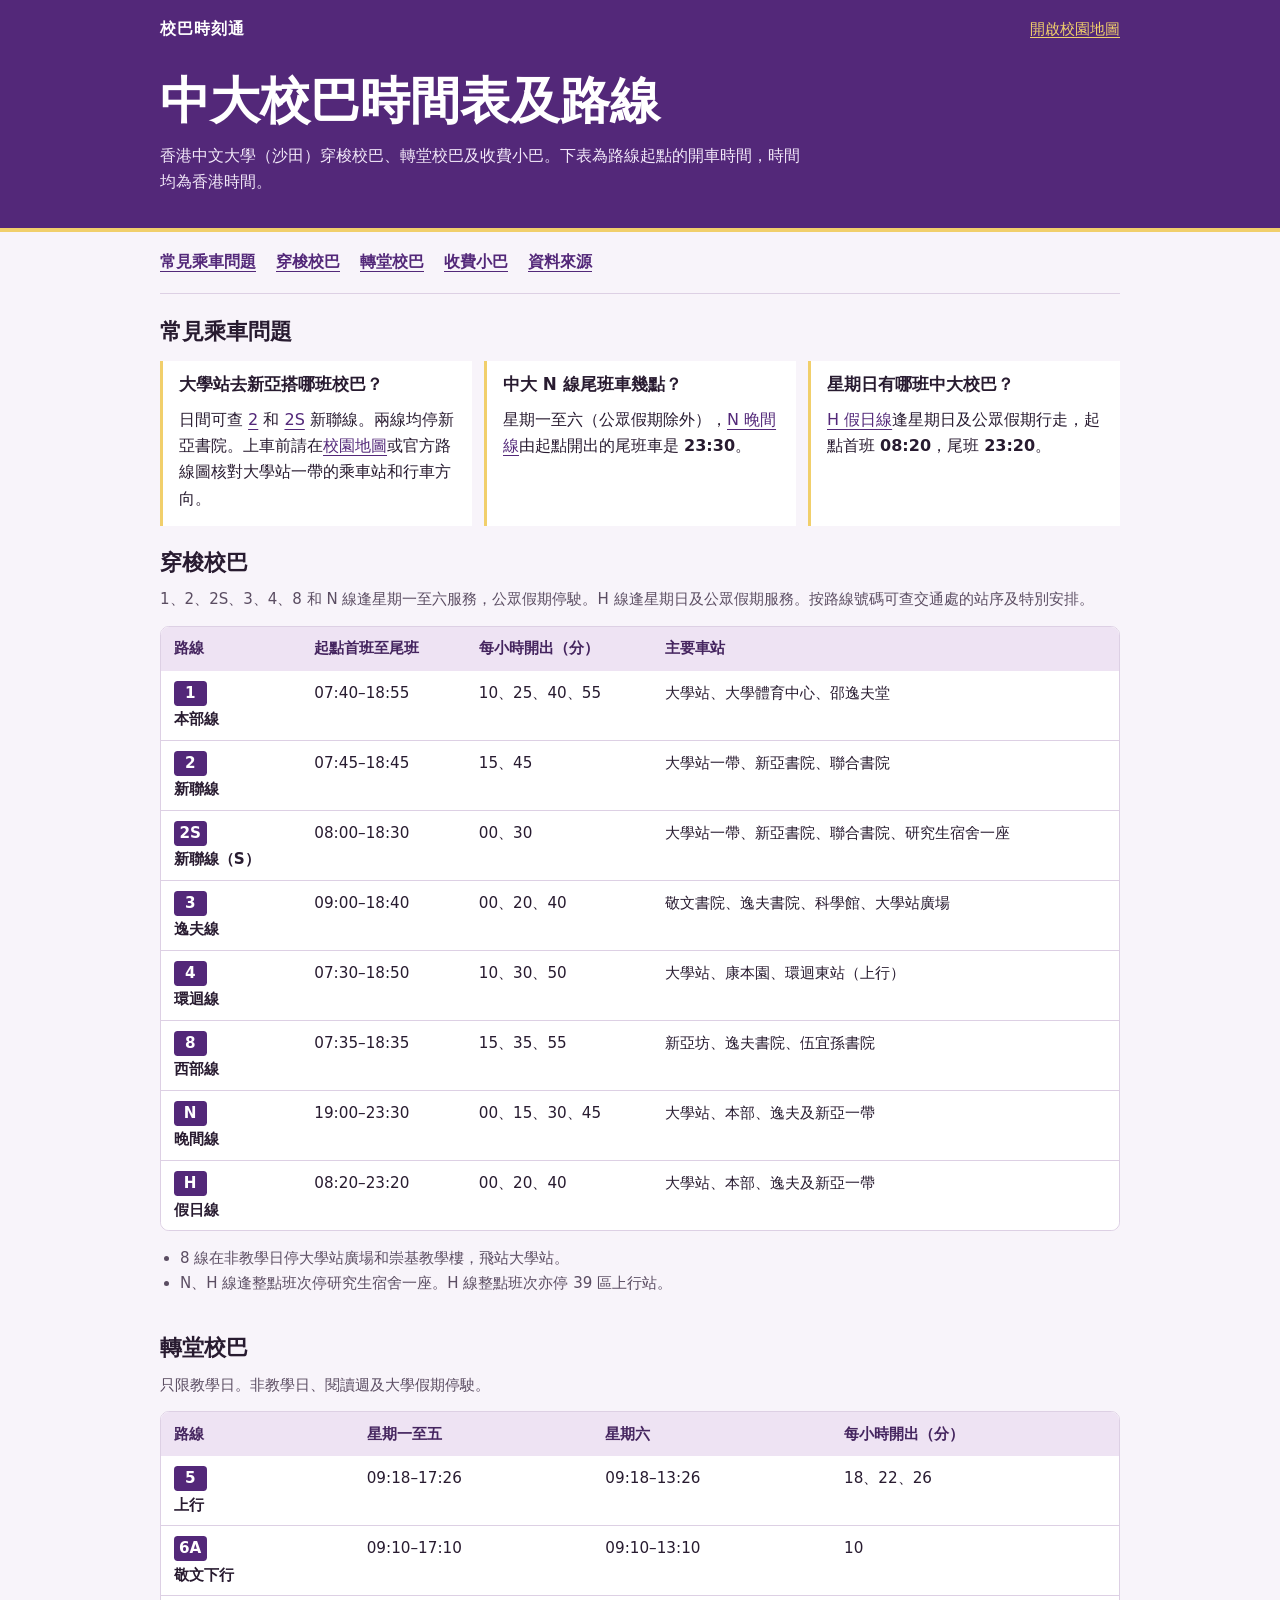
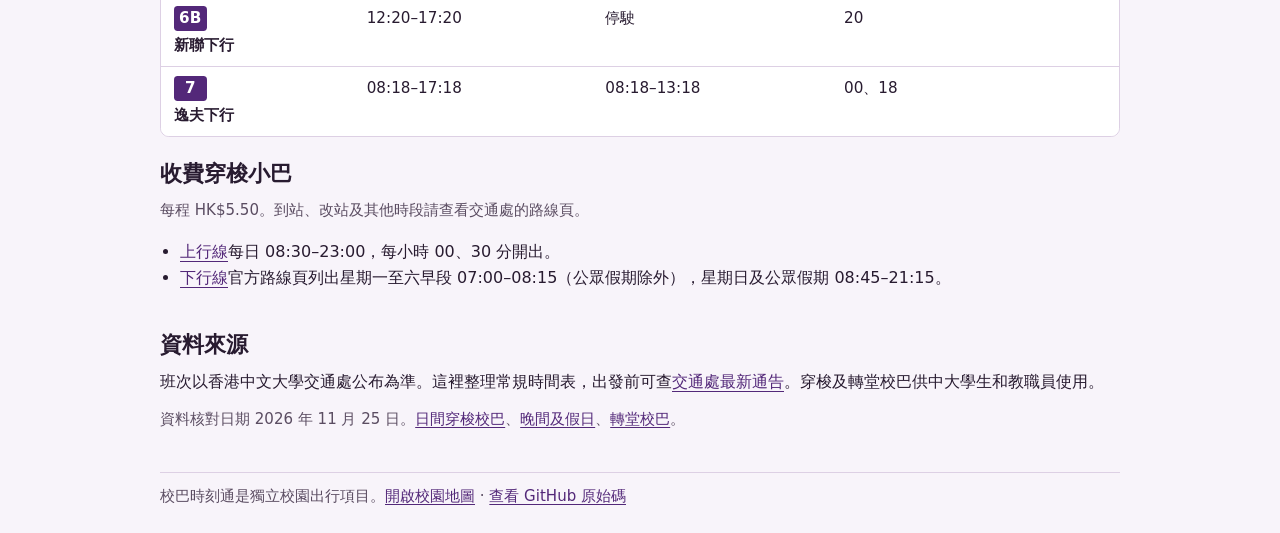
==== shuttle-bus/index.html @ cb8d1785 "Add searchable CUHK shuttle bus timetable" ====
<!doctype html>
<html lang="zh-Hant-HK">
<head>
  <meta charset="utf-8">
  <meta name="viewport" content="width=device-width, initial-scale=1">
  <title>中大校巴時間表及路線｜校巴時刻通 · CUHK Shuttle Bus</title>
  <meta name="description" content="查香港中文大學校巴時間表、發車分鐘和主要車站。涵蓋 2／2S 新聯線、N 綫尾班車、H 假日線、轉堂校巴及收費小巴。">
  <link rel="canonical" href="https://hainahuang729.github.io/cuhk-map/shuttle-bus/">
  <link rel="icon" href="data:,">
  <style>
    :root {
      color-scheme: light;
      --paper: #f8f4fa;
      --surface: #fff;
      --ink: #281b30;
      --muted: #5b4d62;
      --purple: #532879;
      --line: #ddd0e4;
      --gold: #f1cf6b;
      font-family: "PingFang HK", "Noto Sans HK", "Microsoft JhengHei", system-ui, sans-serif;
    }

    * { box-sizing: border-box; }
    body { margin: 0; background: var(--paper); color: var(--ink); line-height: 1.65; }
    a { color: var(--purple); text-underline-offset: .22em; }
    a:focus-visible { outline: 2px solid #935c11; outline-offset: 4px; }
    h1, h2, h3 { line-height: 1.25; margin: 0; }
    p { margin: .7rem 0 0; }
    .wrap { width: min(100% - 2rem, 60rem); margin-inline: auto; }
    .masthead { background: var(--purple); color: #fff; border-bottom: .3rem solid var(--gold); }
    .masthead .wrap { padding-block: 1rem 2rem; }
    .masthead a { color: var(--gold); }
    .brand { display: flex; align-items: center; justify-content: space-between; gap: .6rem; margin-bottom: 1.65rem; font-size: .92rem; }
    .brand strong { font-size: 1rem; letter-spacing: .06em; }
    h1 { font-size: clamp(1.65rem, 5.2vw, 3.15rem); font-weight: 800; }
    .intro { max-width: 40rem; color: #f2e8f9; }
    .jump { display: flex; flex-wrap: wrap; gap: .4rem 1.25rem; padding: .8rem 0; border-bottom: 1px solid var(--line); }
    .jump a { min-height: 2.25rem; display: inline-flex; align-items: center; font-weight: 650; }
    main { padding-bottom: 2.5rem; }
    section { padding-block: 1.4rem 0; scroll-margin: 1rem; }
    h2 { font-size: 1.4rem; }
    .note { color: var(--muted); font-size: .94rem; }
    .questions { display: grid; gap: .75rem; grid-template-columns: repeat(3, minmax(0, 1fr)); margin-top: 1rem; }
    .questions article { border-inline-start: .22rem solid var(--gold); background: var(--surface); padding: .85rem 1rem; }
    .questions h3 { font-size: 1.05rem; }
    .table-wrap { border: 1px solid var(--line); border-radius: .55rem; margin-top: .85rem; overflow: hidden; }
    table { border-collapse: collapse; width: 100%; background: var(--surface); font-size: .95rem; }
    th, td { text-align: left; vertical-align: top; padding: .6rem .8rem; }
    thead th { background: #eee3f3; color: #45255f; font-weight: 700; }
    tbody tr + tr { border-top: 1px solid var(--line); }
    tbody th { min-width: 6.1rem; }
    .line { display: inline-grid; min-width: 2.05rem; border-radius: .23rem; place-items: center; padding: 0 .25rem; color: #fff; background: var(--purple); font-variant-numeric: tabular-nums; text-decoration: none; }
    .line:hover { text-decoration: underline; }
    .label { display: block; margin-top: .22rem; line-height: 1.4; }
    .times { font-variant-numeric: tabular-nums; white-space: nowrap; }
    .route-notes { padding-left: 1.25rem; }
    footer { border-top: 1px solid var(--line); padding: 0 0 1.5rem; }
    @media (max-width: 43rem) {
      .questions { grid-template-columns: 1fr; }
      thead th, tbody th, td { padding: .5rem .4rem; }
      tbody th { min-width: 0; }
      table { font-size: .85rem; }
    }
  </style>
</head>
<body>
  <header class="masthead">
    <div class="wrap">
      <div class="brand"><strong>校巴時刻通</strong><a href="../">開啟校園地圖</a></div>
      <h1>中大校巴時間表及路線</h1>
      <p class="intro">香港中文大學（沙田）穿梭校巴、轉堂校巴及收費小巴。下表為路線起點的開車時間，時間均為香港時間。</p>
    </div>
  </header>
  <main class="wrap">
    <nav class="jump" aria-label="本頁章節">
      <a href="#questions">常見乘車問題</a>
      <a href="#campus-shuttle">穿梭校巴</a>
      <a href="#meet-class">轉堂校巴</a>
      <a href="#paid-minibus">收費小巴</a>
      <a href="#sources">資料來源</a>
    </nav>

    <section id="questions">
      <h2>常見乘車問題</h2>
      <div class="questions">
        <article>
          <h3>大學站去新亞搭哪班校巴？</h3>
          <p>日間可查 <a href="#route-2">2</a> 和 <a href="#route-2s">2S</a> 新聯線。兩線均停新亞書院。上車前請在<a href="../">校園地圖</a>或官方路線圖核對大學站一帶的乘車站和行車方向。</p>
        </article>
        <article>
          <h3>中大 N 線尾班車幾點？</h3>
          <p>星期一至六（公眾假期除外），<a href="#route-n">N 晚間線</a>由起點開出的尾班車是 <strong class="times">23:30</strong>。</p>
        </article>
        <article>
          <h3>星期日有哪班中大校巴？</h3>
          <p><a href="#route-h">H 假日線</a>逢星期日及公眾假期行走，起點首班 <strong class="times">08:20</strong>，尾班 <strong class="times">23:20</strong>。</p>
        </article>
      </div>
    </section>

    <section id="campus-shuttle">
      <h2>穿梭校巴</h2>
      <p class="note">1、2、2S、3、4、8 和 N 線逢星期一至六服務，公眾假期停駛。H 線逢星期日及公眾假期服務。按路線號碼可查交通處的站序及特別安排。</p>
      <div class="table-wrap">
        <table aria-label="穿梭校巴起點發車時間及主要車站">
          <thead><tr><th scope="col">路線</th><th scope="col">起點首班至尾班</th><th scope="col">每小時開出（分）</th><th scope="col">主要車站</th></tr></thead>
          <tbody>
            <tr id="route-1"><th scope="row"><a class="line" href="https://transport.cuhk.edu.hk/route/1/">1</a><span class="label">本部線</span></th><td class="times">07:40–18:55</td><td>10、25、40、55</td><td>大學站、大學體育中心、邵逸夫堂</td></tr>
            <tr id="route-2"><th scope="row"><a class="line" href="https://transport.cuhk.edu.hk/route/2/">2</a><span class="label">新聯線</span></th><td class="times">07:45–18:45</td><td>15、45</td><td>大學站一帶、新亞書院、聯合書院</td></tr>
            <tr id="route-2s"><th scope="row"><a class="line" href="https://transport.cuhk.edu.hk/route/2s/">2S</a><span class="label">新聯線（S）</span></th><td class="times">08:00–18:30</td><td>00、30</td><td>大學站一帶、新亞書院、聯合書院、研究生宿舍一座</td></tr>
            <tr id="route-3"><th scope="row"><a class="line" href="https://transport.cuhk.edu.hk/route/3/">3</a><span class="label">逸夫線</span></th><td class="times">09:00–18:40</td><td>00、20、40</td><td>敬文書院、逸夫書院、科學館、大學站廣場</td></tr>
            <tr id="route-4"><th scope="row"><a class="line" href="https://transport.cuhk.edu.hk/route/4/">4</a><span class="label">環迴線</span></th><td class="times">07:30–18:50</td><td>10、30、50</td><td>大學站、康本園、環迴東站（上行）</td></tr>
            <tr id="route-8"><th scope="row"><a class="line" href="https://transport.cuhk.edu.hk/route/8/">8</a><span class="label">西部線</span></th><td class="times">07:35–18:35</td><td>15、35、55</td><td>新亞坊、逸夫書院、伍宜孫書院</td></tr>
            <tr id="route-n"><th scope="row"><a class="line" href="https://transport.cuhk.edu.hk/route/n/">N</a><span class="label">晚間線</span></th><td class="times">19:00–23:30</td><td>00、15、30、45</td><td>大學站、本部、逸夫及新亞一帶</td></tr>
            <tr id="route-h"><th scope="row"><a class="line" href="https://transport.cuhk.edu.hk/route/h/">H</a><span class="label">假日線</span></th><td class="times">08:20–23:20</td><td>00、20、40</td><td>大學站、本部、逸夫及新亞一帶</td></tr>
          </tbody>
        </table>
      </div>
      <ul class="route-notes note">
        <li>8 線在非教學日停大學站廣場和崇基教學樓，飛站大學站。</li>
        <li>N、H 線逢整點班次停研究生宿舍一座。H 線整點班次亦停 39 區上行站。</li>
      </ul>
    </section>

    <section id="meet-class">
      <h2>轉堂校巴</h2>
      <p class="note">只限教學日。非教學日、閱讀週及大學假期停駛。</p>
      <div class="table-wrap">
        <table aria-label="轉堂校巴起點發車時間">
          <thead><tr><th scope="col">路線</th><th scope="col">星期一至五</th><th scope="col">星期六</th><th scope="col">每小時開出（分）</th></tr></thead>
          <tbody>
            <tr><th scope="row"><a class="line" href="https://transport.cuhk.edu.hk/route/5/">5</a><span class="label">上行</span></th><td class="times">09:18–17:26</td><td class="times">09:18–13:26</td><td>18、22、26</td></tr>
            <tr><th scope="row"><a class="line" href="https://transport.cuhk.edu.hk/route/6a/">6A</a><span class="label">敬文下行</span></th><td class="times">09:10–17:10</td><td class="times">09:10–13:10</td><td>10</td></tr>
            <tr><th scope="row"><a class="line" href="https://transport.cuhk.edu.hk/route/6b/">6B</a><span class="label">新聯下行</span></th><td class="times">12:20–17:20</td><td>停駛</td><td>20</td></tr>
            <tr><th scope="row"><a class="line" href="https://transport.cuhk.edu.hk/route/7/">7</a><span class="label">逸夫下行</span></th><td class="times">08:18–17:18</td><td class="times">08:18–13:18</td><td>00、18</td></tr>
          </tbody>
        </table>
      </div>
    </section>

    <section id="paid-minibus">
      <h2>收費穿梭小巴</h2>
      <p class="note">每程 HK$5.50。到站、改站及其他時段請查看交通處的路線頁。</p>
      <ul class="route-notes">
        <li><a href="https://transport.cuhk.edu.hk/route/up/">上行線</a>每日 <span class="times">08:30–23:00</span>，每小時 00、30 分開出。</li>
        <li><a href="https://transport.cuhk.edu.hk/route/down/">下行線</a>官方路線頁列出星期一至六早段 <span class="times">07:00–08:15</span>（公眾假期除外），星期日及公眾假期 <span class="times">08:45–21:15</span>。</li>
      </ul>
    </section>

    <section id="sources">
      <h2>資料來源</h2>
      <p>班次以香港中文大學交通處公布為準。這裡整理常規時間表，出發前可查<a href="https://transport.cuhk.edu.hk/whats-new/">交通處最新通告</a>。穿梭及轉堂校巴供中大學生和教職員使用。</p>
      <p class="note">資料核對日期 <time datetime="2026-11-25">2026 年 11 月 25 日</time>。<a href="https://transport.cuhk.edu.hk/wp-content/uploads/documents/Shuttle.pdf">日間穿梭校巴</a>、<a href="https://transport.cuhk.edu.hk/wp-content/uploads/documents/NH.pdf">晚間及假日</a>、<a href="https://transport.cuhk.edu.hk/wp-content/uploads/documents/Meet-class.pdf">轉堂校巴</a>。</p>
    </section>
  </main>
  <footer class="wrap">
    <p class="note">校巴時刻通是獨立校園出行項目。<a href="../">開啟校園地圖</a> · <a href="https://github.com/HainaHuang729/cuhk-map">查看 GitHub 原始碼</a></p>
  </footer>
</body>
</html>
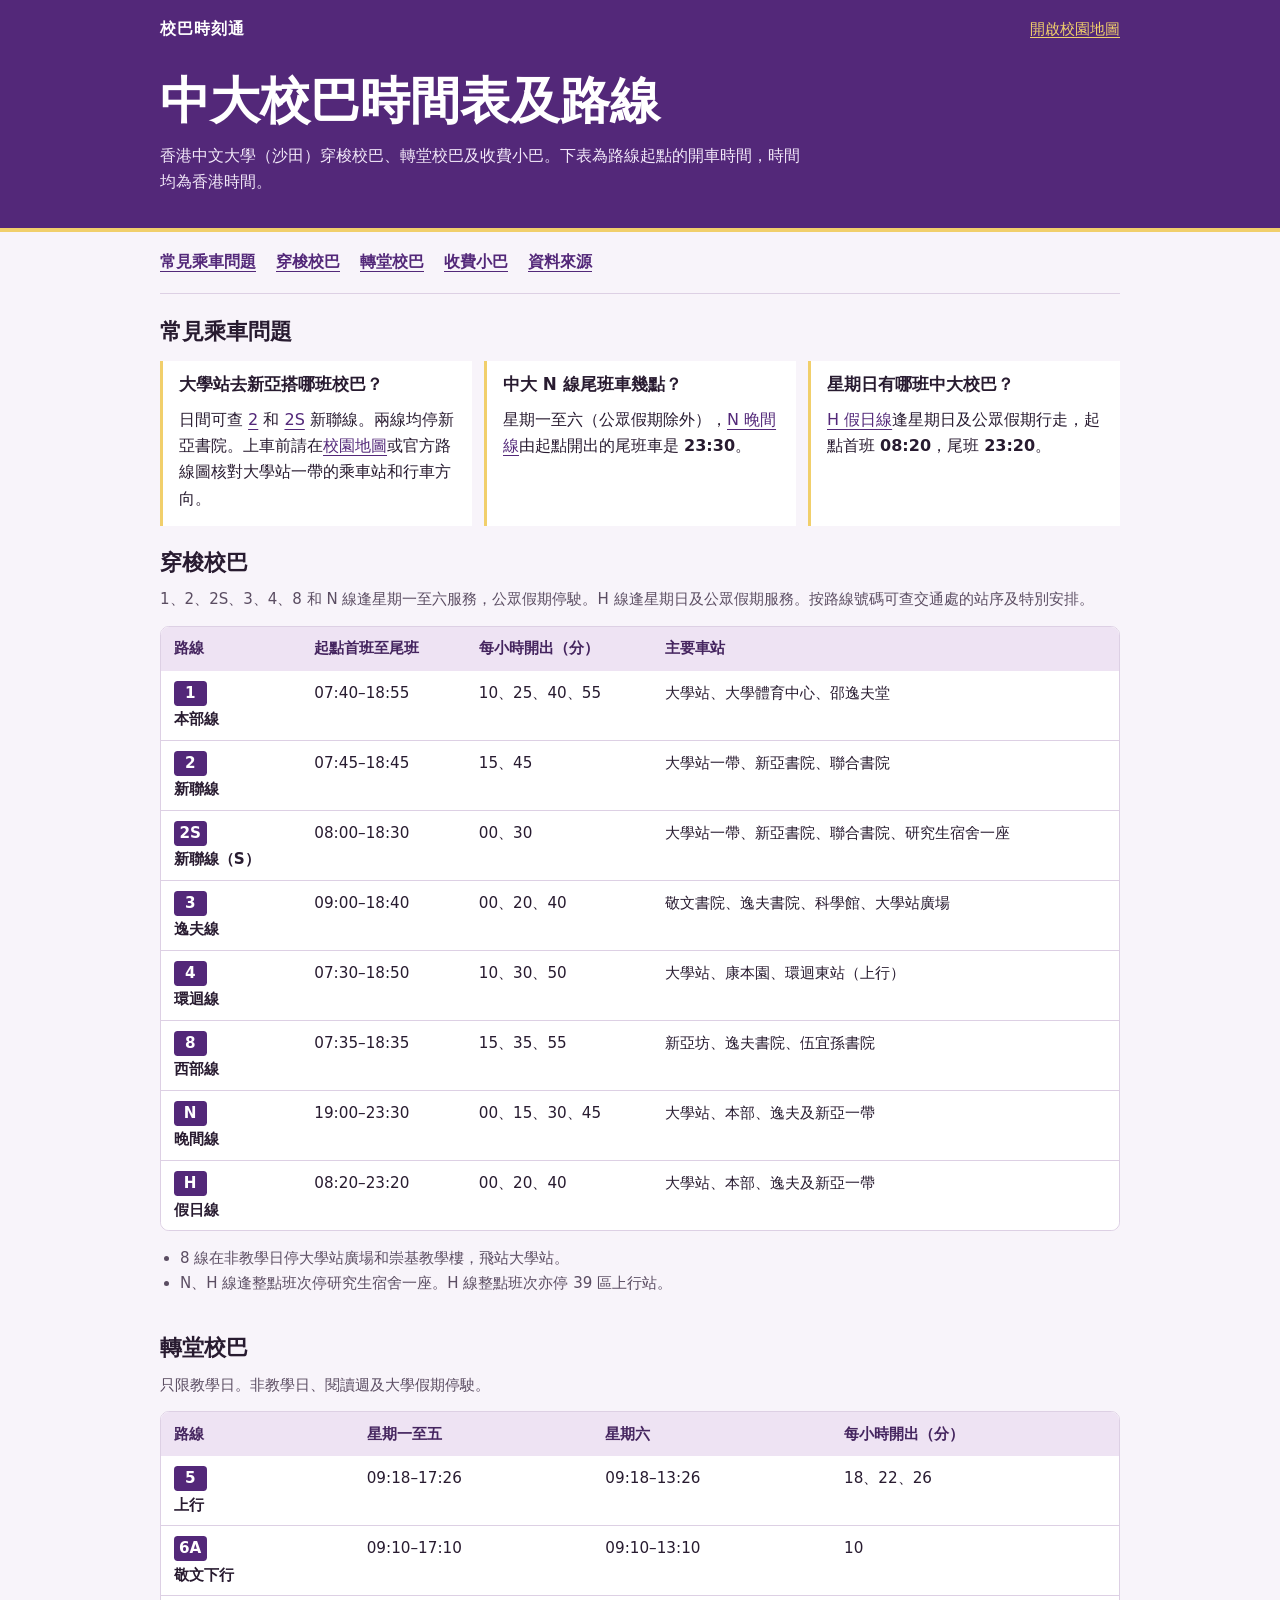
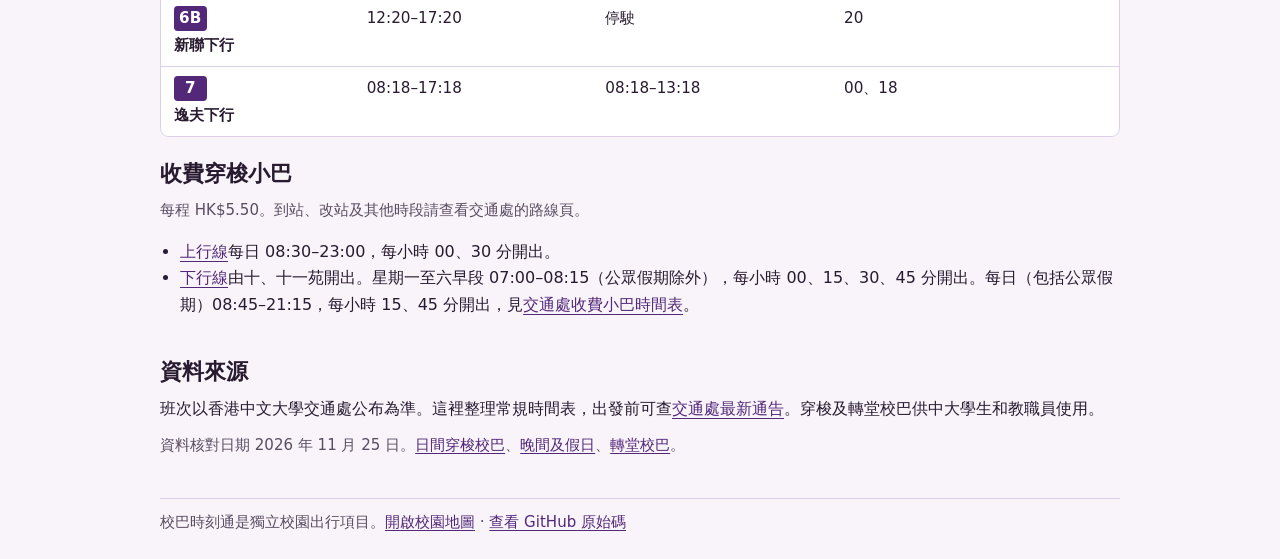
==== commit fe34d707: "Clarify daily paid shuttle hours from official timetable" ====
--- a/shuttle-bus/index.html
+++ b/shuttle-bus/index.html
@@ -143,7 +143,7 @@
       <p class="note">每程 HK$5.50。到站、改站及其他時段請查看交通處的路線頁。</p>
       <ul class="route-notes">
         <li><a href="https://transport.cuhk.edu.hk/route/up/">上行線</a>每日 <span class="times">08:30–23:00</span>，每小時 00、30 分開出。</li>
-        <li><a href="https://transport.cuhk.edu.hk/route/down/">下行線</a>官方路線頁列出星期一至六早段 <span class="times">07:00–08:15</span>（公眾假期除外），星期日及公眾假期 <span class="times">08:45–21:15</span>。</li>
+        <li><a href="https://transport.cuhk.edu.hk/route/down/">下行線</a>由十、十一苑開出。星期一至六早段 <span class="times">07:00–08:15</span>（公眾假期除外），每小時 00、15、30、45 分開出。每日（包括公眾假期）<span class="times">08:45–21:15</span>，每小時 15、45 分開出，見<a href="https://transport.cuhk.edu.hk/wp-content/uploads/documents/PSLB.pdf#page=2">交通處收費小巴時間表</a>。</li>
       </ul>
     </section>
 
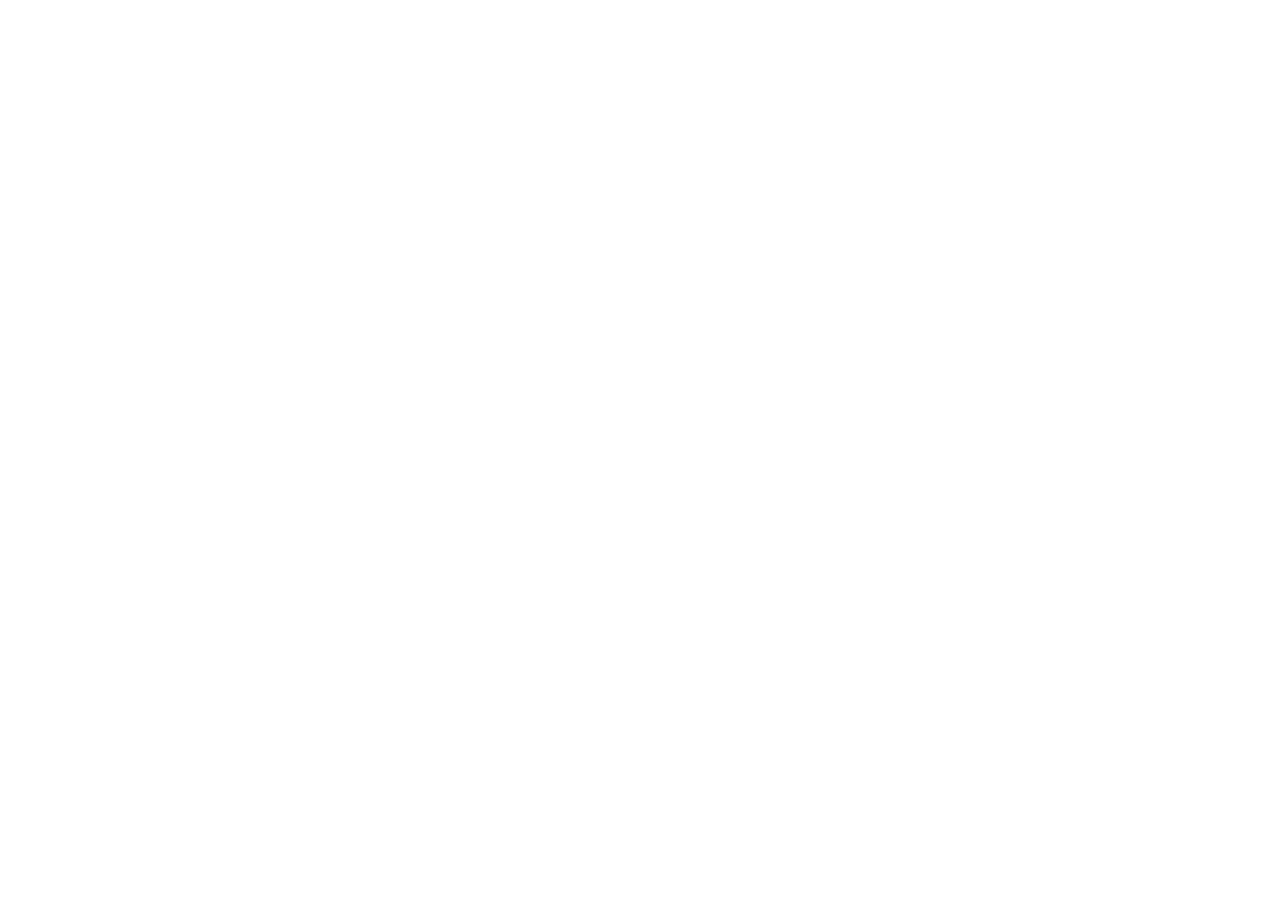
==== commit 211e48db: "Redirect campus map and timetable to the organization site" ====
--- a/shuttle-bus/index.html
+++ b/shuttle-bus/index.html
@@ -3,158 +3,19 @@
 <head>
   <meta charset="utf-8">
   <meta name="viewport" content="width=device-width, initial-scale=1">
-  <title>中大校巴時間表及路線｜校巴時刻通 · CUHK Shuttle Bus</title>
-  <meta name="description" content="查香港中文大學校巴時間表、發車分鐘和主要車站。涵蓋 2／2S 新聯線、N 綫尾班車、H 假日線、轉堂校巴及收費小巴。">
-  <link rel="canonical" href="https://hainahuang729.github.io/cuhk-map/shuttle-bus/">
-  <link rel="icon" href="data:,">
-  <style>
-    :root {
-      color-scheme: light;
-      --paper: #f8f4fa;
-      --surface: #fff;
-      --ink: #281b30;
-      --muted: #5b4d62;
-      --purple: #532879;
-      --line: #ddd0e4;
-      --gold: #f1cf6b;
-      font-family: "PingFang HK", "Noto Sans HK", "Microsoft JhengHei", system-ui, sans-serif;
+  <title>中大校巴時間表已搬到数字化cuhk</title>
+  <link rel="canonical" href="https://digital-cuhk.github.io/shuttle-bus/">
+  <meta http-equiv="refresh" content="0; url=https://digital-cuhk.github.io/shuttle-bus/">
+  <script>
+    if (location.search || location.hash) {
+      location.replace(new URL(location.search + location.hash, "https://digital-cuhk.github.io/shuttle-bus/").href);
     }
-
-    * { box-sizing: border-box; }
-    body { margin: 0; background: var(--paper); color: var(--ink); line-height: 1.65; }
-    a { color: var(--purple); text-underline-offset: .22em; }
-    a:focus-visible { outline: 2px solid #935c11; outline-offset: 4px; }
-    h1, h2, h3 { line-height: 1.25; margin: 0; }
-    p { margin: .7rem 0 0; }
-    .wrap { width: min(100% - 2rem, 60rem); margin-inline: auto; }
-    .masthead { background: var(--purple); color: #fff; border-bottom: .3rem solid var(--gold); }
-    .masthead .wrap { padding-block: 1rem 2rem; }
-    .masthead a { color: var(--gold); }
-    .brand { display: flex; align-items: center; justify-content: space-between; gap: .6rem; margin-bottom: 1.65rem; font-size: .92rem; }
-    .brand strong { font-size: 1rem; letter-spacing: .06em; }
-    h1 { font-size: clamp(1.65rem, 5.2vw, 3.15rem); font-weight: 800; }
-    .intro { max-width: 40rem; color: #f2e8f9; }
-    .jump { display: flex; flex-wrap: wrap; gap: .4rem 1.25rem; padding: .8rem 0; border-bottom: 1px solid var(--line); }
-    .jump a { min-height: 2.25rem; display: inline-flex; align-items: center; font-weight: 650; }
-    main { padding-bottom: 2.5rem; }
-    section { padding-block: 1.4rem 0; scroll-margin: 1rem; }
-    h2 { font-size: 1.4rem; }
-    .note { color: var(--muted); font-size: .94rem; }
-    .questions { display: grid; gap: .75rem; grid-template-columns: repeat(3, minmax(0, 1fr)); margin-top: 1rem; }
-    .questions article { border-inline-start: .22rem solid var(--gold); background: var(--surface); padding: .85rem 1rem; }
-    .questions h3 { font-size: 1.05rem; }
-    .table-wrap { border: 1px solid var(--line); border-radius: .55rem; margin-top: .85rem; overflow: hidden; }
-    table { border-collapse: collapse; width: 100%; background: var(--surface); font-size: .95rem; }
-    th, td { text-align: left; vertical-align: top; padding: .6rem .8rem; }
-    thead th { background: #eee3f3; color: #45255f; font-weight: 700; }
-    tbody tr + tr { border-top: 1px solid var(--line); }
-    tbody th { min-width: 6.1rem; }
-    .line { display: inline-grid; min-width: 2.05rem; border-radius: .23rem; place-items: center; padding: 0 .25rem; color: #fff; background: var(--purple); font-variant-numeric: tabular-nums; text-decoration: none; }
-    .line:hover { text-decoration: underline; }
-    .label { display: block; margin-top: .22rem; line-height: 1.4; }
-    .times { font-variant-numeric: tabular-nums; white-space: nowrap; }
-    .route-notes { padding-left: 1.25rem; }
-    footer { border-top: 1px solid var(--line); padding: 0 0 1.5rem; }
-    @media (max-width: 43rem) {
-      .questions { grid-template-columns: 1fr; }
-      thead th, tbody th, td { padding: .5rem .4rem; }
-      tbody th { min-width: 0; }
-      table { font-size: .85rem; }
-    }
-  </style>
+  </script>
 </head>
 <body>
-  <header class="masthead">
-    <div class="wrap">
-      <div class="brand"><strong>校巴時刻通</strong><a href="../">開啟校園地圖</a></div>
-      <h1>中大校巴時間表及路線</h1>
-      <p class="intro">香港中文大學（沙田）穿梭校巴、轉堂校巴及收費小巴。下表為路線起點的開車時間，時間均為香港時間。</p>
-    </div>
-  </header>
-  <main class="wrap">
-    <nav class="jump" aria-label="本頁章節">
-      <a href="#questions">常見乘車問題</a>
-      <a href="#campus-shuttle">穿梭校巴</a>
-      <a href="#meet-class">轉堂校巴</a>
-      <a href="#paid-minibus">收費小巴</a>
-      <a href="#sources">資料來源</a>
-    </nav>
-
-    <section id="questions">
-      <h2>常見乘車問題</h2>
-      <div class="questions">
-        <article>
-          <h3>大學站去新亞搭哪班校巴？</h3>
-          <p>日間可查 <a href="#route-2">2</a> 和 <a href="#route-2s">2S</a> 新聯線。兩線均停新亞書院。上車前請在<a href="../">校園地圖</a>或官方路線圖核對大學站一帶的乘車站和行車方向。</p>
-        </article>
-        <article>
-          <h3>中大 N 線尾班車幾點？</h3>
-          <p>星期一至六（公眾假期除外），<a href="#route-n">N 晚間線</a>由起點開出的尾班車是 <strong class="times">23:30</strong>。</p>
-        </article>
-        <article>
-          <h3>星期日有哪班中大校巴？</h3>
-          <p><a href="#route-h">H 假日線</a>逢星期日及公眾假期行走，起點首班 <strong class="times">08:20</strong>，尾班 <strong class="times">23:20</strong>。</p>
-        </article>
-      </div>
-    </section>
-
-    <section id="campus-shuttle">
-      <h2>穿梭校巴</h2>
-      <p class="note">1、2、2S、3、4、8 和 N 線逢星期一至六服務，公眾假期停駛。H 線逢星期日及公眾假期服務。按路線號碼可查交通處的站序及特別安排。</p>
-      <div class="table-wrap">
-        <table aria-label="穿梭校巴起點發車時間及主要車站">
-          <thead><tr><th scope="col">路線</th><th scope="col">起點首班至尾班</th><th scope="col">每小時開出（分）</th><th scope="col">主要車站</th></tr></thead>
-          <tbody>
-            <tr id="route-1"><th scope="row"><a class="line" href="https://transport.cuhk.edu.hk/route/1/">1</a><span class="label">本部線</span></th><td class="times">07:40–18:55</td><td>10、25、40、55</td><td>大學站、大學體育中心、邵逸夫堂</td></tr>
-            <tr id="route-2"><th scope="row"><a class="line" href="https://transport.cuhk.edu.hk/route/2/">2</a><span class="label">新聯線</span></th><td class="times">07:45–18:45</td><td>15、45</td><td>大學站一帶、新亞書院、聯合書院</td></tr>
-            <tr id="route-2s"><th scope="row"><a class="line" href="https://transport.cuhk.edu.hk/route/2s/">2S</a><span class="label">新聯線（S）</span></th><td class="times">08:00–18:30</td><td>00、30</td><td>大學站一帶、新亞書院、聯合書院、研究生宿舍一座</td></tr>
-            <tr id="route-3"><th scope="row"><a class="line" href="https://transport.cuhk.edu.hk/route/3/">3</a><span class="label">逸夫線</span></th><td class="times">09:00–18:40</td><td>00、20、40</td><td>敬文書院、逸夫書院、科學館、大學站廣場</td></tr>
-            <tr id="route-4"><th scope="row"><a class="line" href="https://transport.cuhk.edu.hk/route/4/">4</a><span class="label">環迴線</span></th><td class="times">07:30–18:50</td><td>10、30、50</td><td>大學站、康本園、環迴東站（上行）</td></tr>
-            <tr id="route-8"><th scope="row"><a class="line" href="https://transport.cuhk.edu.hk/route/8/">8</a><span class="label">西部線</span></th><td class="times">07:35–18:35</td><td>15、35、55</td><td>新亞坊、逸夫書院、伍宜孫書院</td></tr>
-            <tr id="route-n"><th scope="row"><a class="line" href="https://transport.cuhk.edu.hk/route/n/">N</a><span class="label">晚間線</span></th><td class="times">19:00–23:30</td><td>00、15、30、45</td><td>大學站、本部、逸夫及新亞一帶</td></tr>
-            <tr id="route-h"><th scope="row"><a class="line" href="https://transport.cuhk.edu.hk/route/h/">H</a><span class="label">假日線</span></th><td class="times">08:20–23:20</td><td>00、20、40</td><td>大學站、本部、逸夫及新亞一帶</td></tr>
-          </tbody>
-        </table>
-      </div>
-      <ul class="route-notes note">
-        <li>8 線在非教學日停大學站廣場和崇基教學樓，飛站大學站。</li>
-        <li>N、H 線逢整點班次停研究生宿舍一座。H 線整點班次亦停 39 區上行站。</li>
-      </ul>
-    </section>
-
-    <section id="meet-class">
-      <h2>轉堂校巴</h2>
-      <p class="note">只限教學日。非教學日、閱讀週及大學假期停駛。</p>
-      <div class="table-wrap">
-        <table aria-label="轉堂校巴起點發車時間">
-          <thead><tr><th scope="col">路線</th><th scope="col">星期一至五</th><th scope="col">星期六</th><th scope="col">每小時開出（分）</th></tr></thead>
-          <tbody>
-            <tr><th scope="row"><a class="line" href="https://transport.cuhk.edu.hk/route/5/">5</a><span class="label">上行</span></th><td class="times">09:18–17:26</td><td class="times">09:18–13:26</td><td>18、22、26</td></tr>
-            <tr><th scope="row"><a class="line" href="https://transport.cuhk.edu.hk/route/6a/">6A</a><span class="label">敬文下行</span></th><td class="times">09:10–17:10</td><td class="times">09:10–13:10</td><td>10</td></tr>
-            <tr><th scope="row"><a class="line" href="https://transport.cuhk.edu.hk/route/6b/">6B</a><span class="label">新聯下行</span></th><td class="times">12:20–17:20</td><td>停駛</td><td>20</td></tr>
-            <tr><th scope="row"><a class="line" href="https://transport.cuhk.edu.hk/route/7/">7</a><span class="label">逸夫下行</span></th><td class="times">08:18–17:18</td><td class="times">08:18–13:18</td><td>00、18</td></tr>
-          </tbody>
-        </table>
-      </div>
-    </section>
-
-    <section id="paid-minibus">
-      <h2>收費穿梭小巴</h2>
-      <p class="note">每程 HK$5.50。到站、改站及其他時段請查看交通處的路線頁。</p>
-      <ul class="route-notes">
-        <li><a href="https://transport.cuhk.edu.hk/route/up/">上行線</a>每日 <span class="times">08:30–23:00</span>，每小時 00、30 分開出。</li>
-        <li><a href="https://transport.cuhk.edu.hk/route/down/">下行線</a>由十、十一苑開出。星期一至六早段 <span class="times">07:00–08:15</span>（公眾假期除外），每小時 00、15、30、45 分開出。每日（包括公眾假期）<span class="times">08:45–21:15</span>，每小時 15、45 分開出，見<a href="https://transport.cuhk.edu.hk/wp-content/uploads/documents/PSLB.pdf#page=2">交通處收費小巴時間表</a>。</li>
-      </ul>
-    </section>
-
-    <section id="sources">
-      <h2>資料來源</h2>
-      <p>班次以香港中文大學交通處公布為準。這裡整理常規時間表，出發前可查<a href="https://transport.cuhk.edu.hk/whats-new/">交通處最新通告</a>。穿梭及轉堂校巴供中大學生和教職員使用。</p>
-      <p class="note">資料核對日期 <time datetime="2026-11-25">2026 年 11 月 25 日</time>。<a href="https://transport.cuhk.edu.hk/wp-content/uploads/documents/Shuttle.pdf">日間穿梭校巴</a>、<a href="https://transport.cuhk.edu.hk/wp-content/uploads/documents/NH.pdf">晚間及假日</a>、<a href="https://transport.cuhk.edu.hk/wp-content/uploads/documents/Meet-class.pdf">轉堂校巴</a>。</p>
-    </section>
+  <main>
+    <h1>中大校巴時間表已搬到数字化cuhk</h1>
+    <p><a href="https://digital-cuhk.github.io/shuttle-bus/">前往中大校巴時間表</a></p>
   </main>
-  <footer class="wrap">
-    <p class="note">校巴時刻通是獨立校園出行項目。<a href="../">開啟校園地圖</a> · <a href="https://github.com/HainaHuang729/cuhk-map">查看 GitHub 原始碼</a></p>
-  </footer>
 </body>
 </html>
